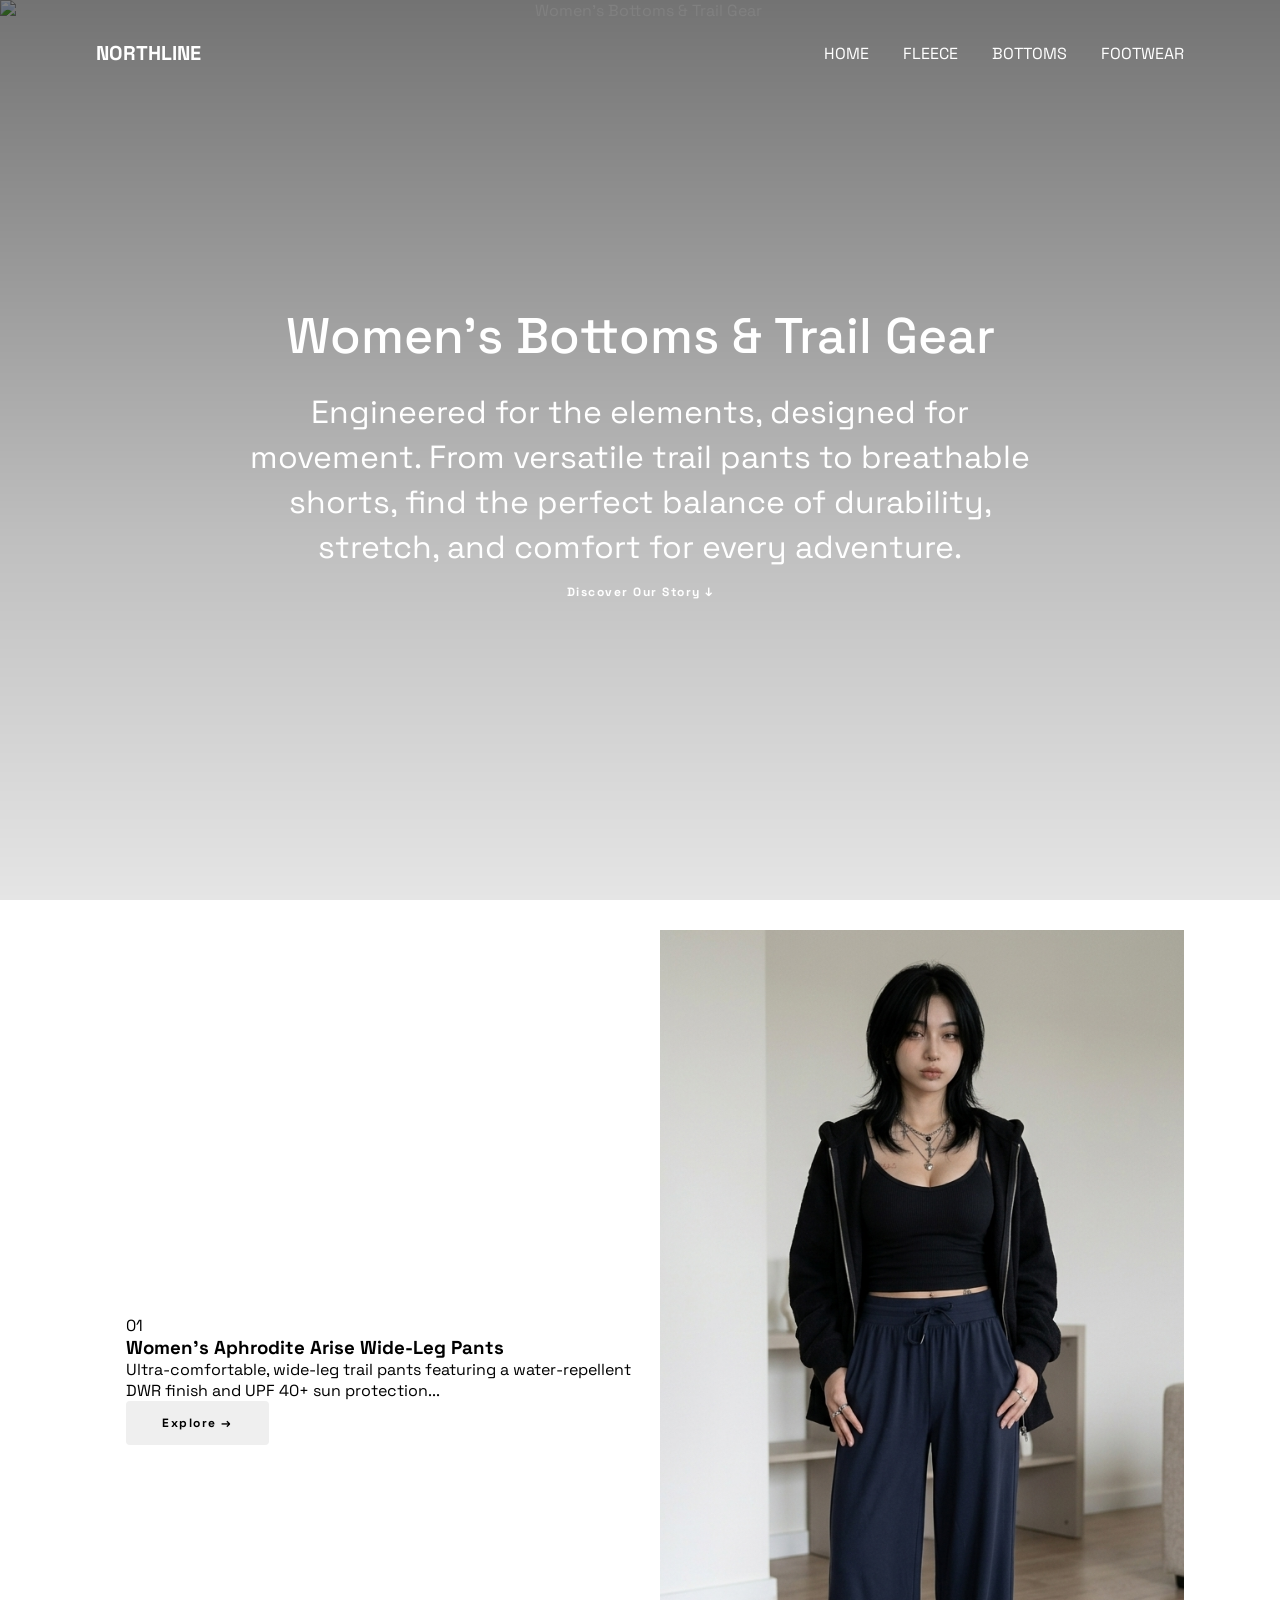
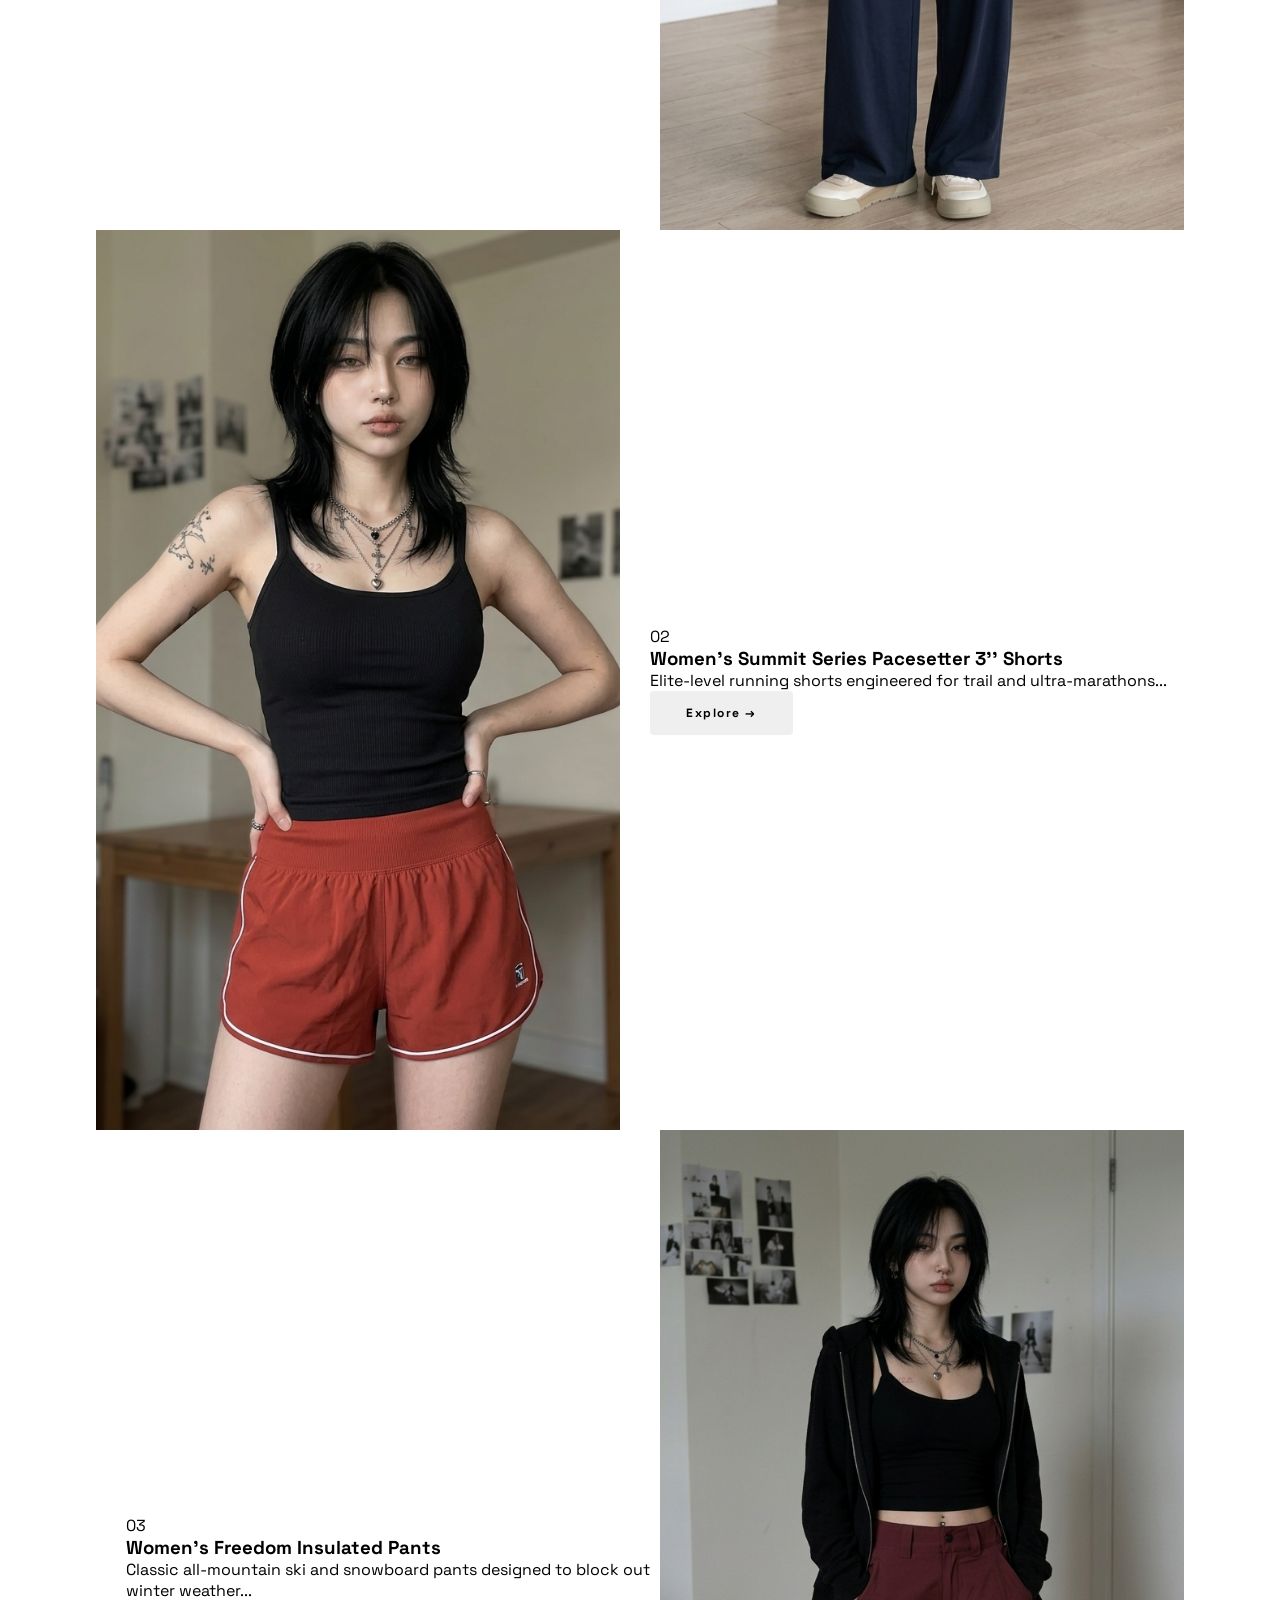
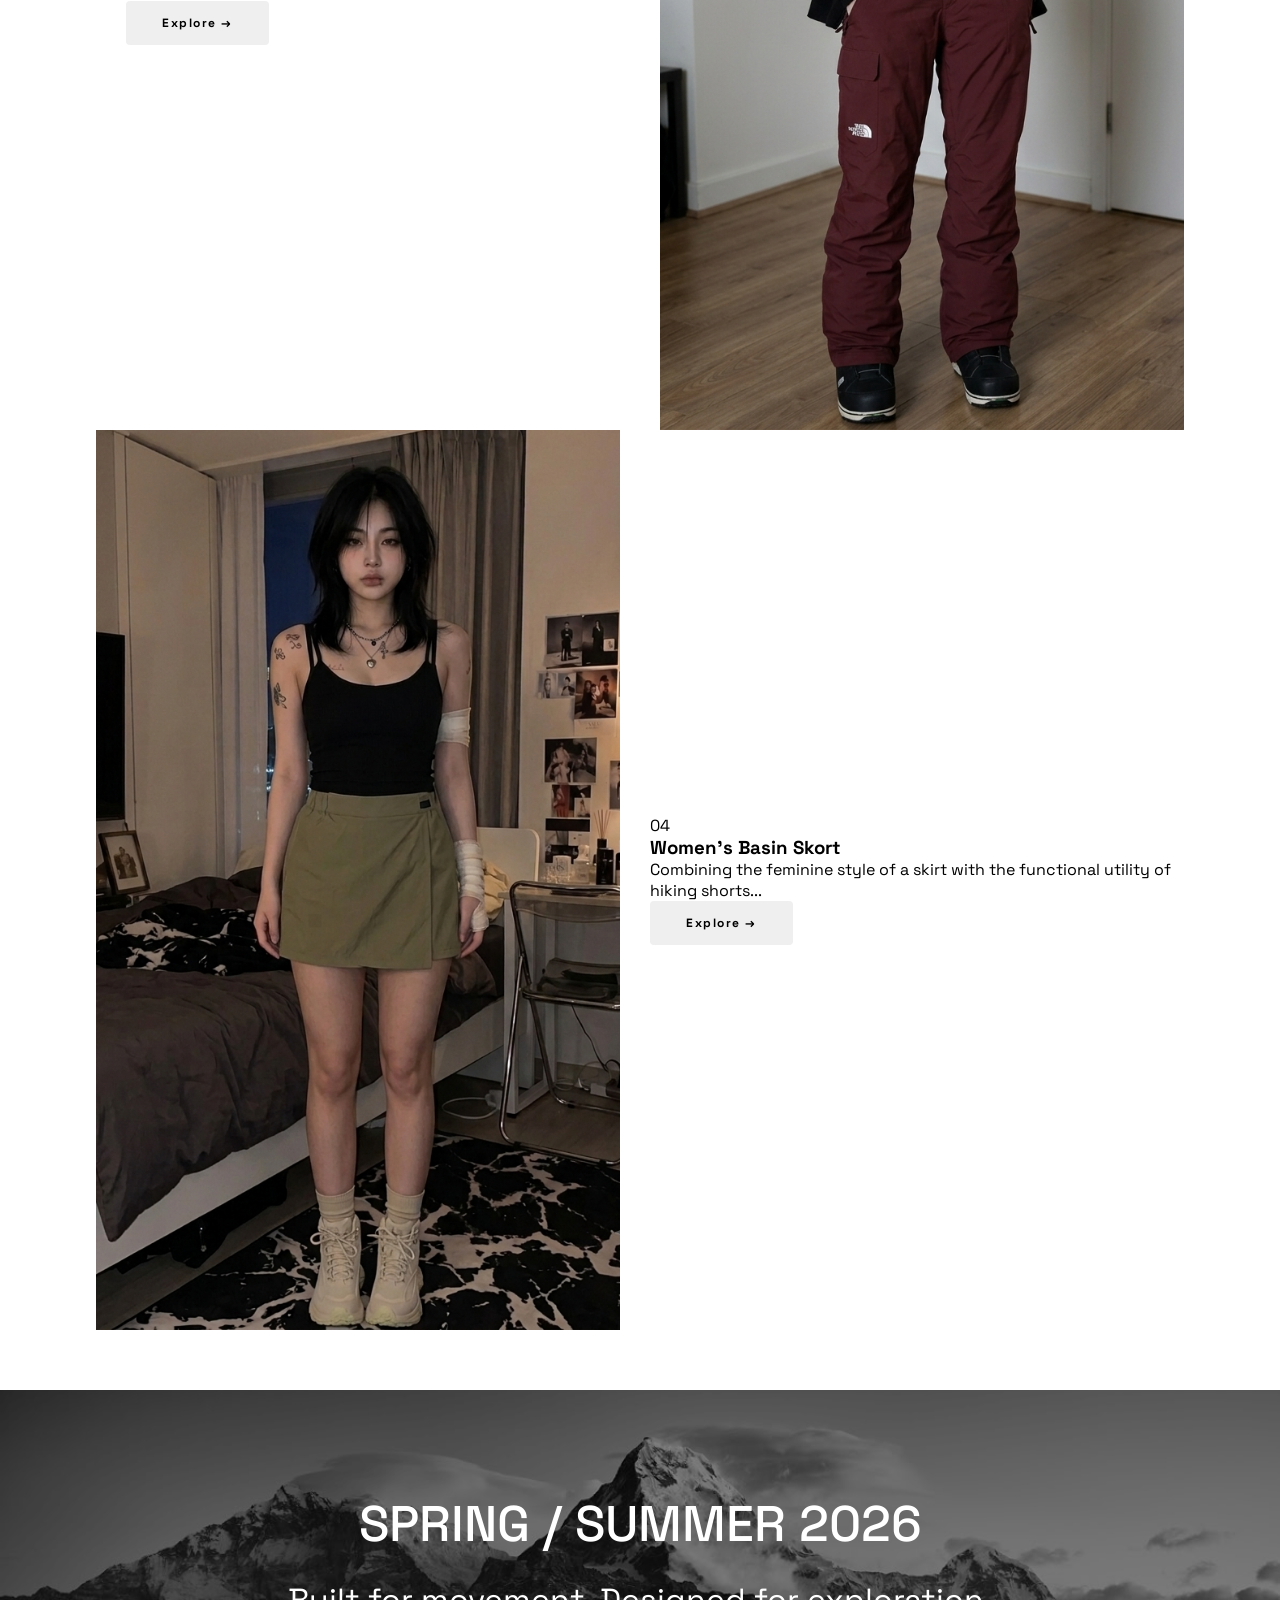
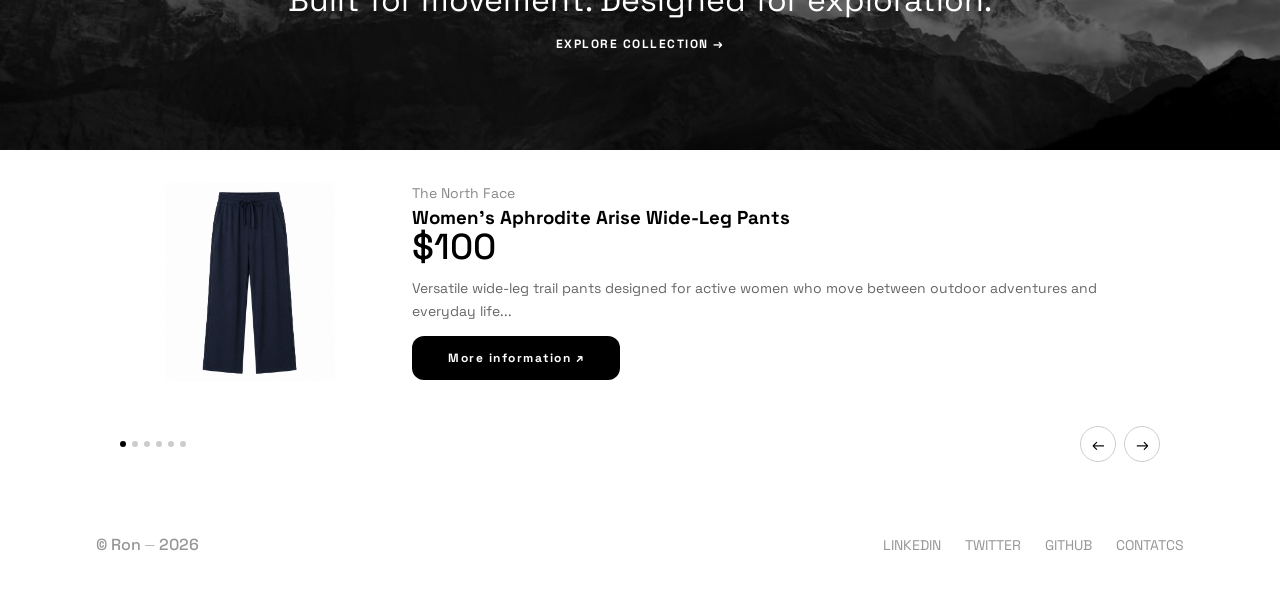
==== html/accessories.html @ 4fe05590 "add:accesories page" ====
<!doctype html>
<html lang="en">
	<head>
		<meta charset="UTF-8" />
		<meta name="viewport" content="width=device-width, initial-scale=1.0" />
		<link rel="preconnect" href="https://fonts.googleapis.com" />
		<link rel="preconnect" href="https://fonts.gstatic.com" crossorigin />
		<link
			href="https://fonts.googleapis.com/css2?family=Space+Grotesk:wght@300;400;500;700&family=Anton&display=swap"
			rel="stylesheet"
		/>
		<title>NORTHLINE</title>
		<link rel="stylesheet" href="../scss/accesories/accesories.min.css" />
	</head>
	<body>
		<header class="header">
			<div class="container">
				<div class="header__container">
					<span class="header__logo">NORTHLINE</span>
					<nav class="header__nav">
						<ul class="header__list">
							<li class="header__item">
								<a href="../index.html" class="header__link">Home</a>
							</li>
							<li class="header__item">
								<a href="fleece.html" class="header__link">Fleece</a>
							</li>
							<li class="header__item">
								<a href="bottoms.html" class="header__link">Bottoms</a>
							</li>
							<li class="header__item">
								<a href="footwear.html" class="header__link">Footwear</a>
							</li>
						</ul>
					</nav>
				</div>
			</div>
		</header>

		<section class="hero">
			<section class="hero__list"></section>
		</section>

		<section id="story" class="featured">
			<div class="container">
				<div class="featured__list"></div>
			</div>
		</section>

		<section class="collection">
			<section class="collection reveal">
  			<div class="collection__list">
    			<div class="collection__content">
						<div class="collection__img">
							<img src="../img/bottoms/collection/black_mountain.png" alt="" />
						</div>
						<h1 class="collection__title">SPRING / SUMMER 2026</h1>
						<p class="collection__description">
							Built for movement. Designed for exploration.
						</p>
						<section class="collection__actions">
							<a href="#" class="btn">EXPLORE COLLECTION →</a>
						</section>
				</div>
			</section>
			</div>
		</section>
	
		<section  class="shop reveal">
			<section class="container">
				<section class="shop__wrapper">
					<div class="shop__track" ></div>
				</section>
				<section class="shop__nav">
					<section class="shop__dots" id="dots"></section>
					<div class="shop__counter"></div>
					<section class="shop__btns">
						<button class="shop__prev" aria-label="Назад">←</button>
						<button class="shop__next" aria-label="Вперёд">→</button>
					</section>
				</section>
			</section>
		</section>

		<footer class="footer">
			<div class="container">
				<div class="footer__container">
					<p class="footer__text">© Ron ⏤ 2026</p>
					<nav class="footer__links">
						<ul>
							<li><a href="#" class="footer__link">Linkedin</a></li>
							<li><a href="#" class="footer__link">Twitter</a></li>
							<li><a href="#" class="footer__link">Github</a></li>
							<li><a href="#" class="footer__link">Contatcs</a></li>
						</ul>
					</nav>
				</div>
			</div>
		</footer>

			<!-- MODAL -->
		<div class="modal" id="product-modal">
			<div class="modal__overlay"></div>
			<div class="modal__window">
				<button class="modal__close">✕</button>
				<div class="modal__body"></div>
			</div>
		</div>


		<div id="featured-modal">
			<div class="featured-modal__overlay"></div>
			<div class="featured-modal__window">
				<button class="featured-modal__close">✕</button>
				<div class="featured-modal__body"></div>
			</div>
		</div>

		<script type="module" src="../js/bottoms/pages/bottoms.js"></script>
	</body>
</html>
---- scss/accesories/accesories.min.css ----
@import"https://fonts.googleapis.com/css2?family=Space+Grotesk:wght@300;400;500;700&family=Anton&display=swap";:root{--main-white: #ffffff;--main-black: #000000;--main-gray: #979595;--secondary-color: #63103a;--orange: #ff6600}.header{-webkit-box-align:center;-ms-flex-align:center;align-items:center;display:-webkit-box;display:-ms-flexbox;display:flex;left:0;position:absolute;top:0;z-index:100;width:100%;padding:40px 0 0 0;background:rgba(0,0,0,0);-webkit-animation:fadeDown .6s ease both;animation:fadeDown .6s ease both}.header__container{-webkit-box-align:center;-ms-flex-align:center;align-items:center;display:-webkit-box;display:-ms-flexbox;display:flex;-webkit-box-pack:justify;-ms-flex-pack:justify;justify-content:space-between;width:100%}.header__logo{color:var(--main-white);font-size:20px;font-weight:700;text-transform:uppercase}.header__list{display:-webkit-box;display:-ms-flexbox;display:flex;gap:34px}.header__link{position:relative;color:inherit;color:var(--main-white);font-size:16px;text-decoration:none;text-transform:uppercase}.header__link::after{bottom:-5px;left:0;position:absolute;height:2px;width:100%;background:var(--secondary-color);-webkit-transition:-webkit-transform .3s ease;transition:-webkit-transform .3s ease;transition:transform .3s ease;transition:transform .3s ease, -webkit-transform .3s ease;content:"";-webkit-transform:scaleX(0);transform:scaleX(0)}.header__link:hover::after{-webkit-transform:scaleX(1);transform:scaleX(1)}.hero{overflow:hidden;position:relative;min-height:100vh;width:100%;color:var(--main-white)}.hero__img{position:absolute;z-index:0;height:100%;width:100%;-webkit-filter:brightness(0.5);filter:brightness(0.5);inset:0}.hero__img img{display:block;height:100%;width:100%;-o-object-fit:cover;object-fit:cover;-o-object-position:center;object-position:center}.hero__list{position:relative;min-height:100vh;width:100%}.hero::after{position:absolute;z-index:1;background:-webkit-gradient(linear, left top, left bottom, from(rgba(0, 0, 0, 0.55)), color-stop(60%, rgba(0, 0, 0, 0.25)), to(rgba(0, 0, 0, 0.1)));background:linear-gradient(to bottom, rgba(0, 0, 0, 0.55) 0%, rgba(0, 0, 0, 0.25) 60%, rgba(0, 0, 0, 0.1) 100%);content:"";inset:0}.hero__content{-webkit-box-align:center;-ms-flex-align:center;align-items:center;display:-webkit-box;display:-ms-flexbox;display:flex;-webkit-box-pack:center;-ms-flex-pack:center;justify-content:center;position:relative;z-index:2;min-height:100vh;width:100%;padding:80px 16px 60px;text-align:center;-webkit-box-orient:vertical;-webkit-box-direction:normal;-ms-flex-direction:column;flex-direction:column}.hero__title{max-width:1000px;margin:0 0 24px 0;font-size:50px;font-weight:500;line-height:1.2;-webkit-animation:fadeDown .7s .2s ease both;animation:fadeDown .7s .2s ease both}.hero__text{max-width:800px;color:var(--main-white);font-size:32px;font-weight:400;line-height:1.4;-webkit-animation:fadeDown .7s .4s ease both;animation:fadeDown .7s .4s ease both}.modal{-webkit-box-align:center;-ms-flex-align:center;align-items:center;display:none;-webkit-box-pack:center;-ms-flex-pack:center;justify-content:center;position:fixed;z-index:9999;inset:0}.modal.modal--open{display:-webkit-box;display:-ms-flexbox;display:flex}.modal__overlay{position:absolute;background:rgba(0,0,0,.55);inset:0}.modal__window{overflow:auto;position:relative;z-index:1;height:min(100%,900px);width:min(100%,1100px);padding:40px 32px 32px;background:#fff;border-radius:20px;-webkit-box-shadow:0 24px 80px rgba(0,0,0,.18);box-shadow:0 24px 80px rgba(0,0,0,.18)}.modal__close{position:absolute;right:16px;top:16px;color:#111;font-size:24px;background:rgba(0,0,0,0);border:none;cursor:pointer}.modal__body{-webkit-box-align:start;-ms-flex-align:start;align-items:flex-start;display:-webkit-box;display:-ms-flexbox;display:flex;-webkit-box-orient:horizontal;-webkit-box-direction:normal;-ms-flex-direction:row;flex-direction:row;gap:40px}.modal__gallery{position:relative;width:460px;-ms-flex-negative:0;flex-shrink:0}.modal__slides{overflow:hidden;border-radius:14px}.modal__slide{display:none;height:800px;width:100%;border-radius:14px;outline:1px solid rgba(0,0,0,.08);-o-object-fit:cover;object-fit:cover}.modal__slide--active{display:block}.modal__arrow{position:absolute;top:50%;z-index:2;height:38px;width:38px;font-size:16px;background:hsla(0,0%,100%,.92);border:none;border-radius:50%;-webkit-box-shadow:0 2px 10px rgba(0,0,0,.12);box-shadow:0 2px 10px rgba(0,0,0,.12);-webkit-transition:background .2s;transition:background .2s;cursor:pointer;-webkit-transform:translateY(-50%);transform:translateY(-50%)}.modal__arrow:hover{background:#fff}.modal__arrow--prev{left:10px}.modal__arrow--next{right:10px}.modal__dots{display:-webkit-box;display:-ms-flexbox;display:flex;-webkit-box-pack:center;-ms-flex-pack:center;justify-content:center;margin-top:12px;gap:6px}.modal__dot{height:6px;width:6px;padding:0;background:#ccc;border:none;border-radius:50%;-webkit-transition:background .2s,-webkit-transform .2s;transition:background .2s,-webkit-transform .2s;transition:background .2s,transform .2s;transition:background .2s,transform .2s,-webkit-transform .2s;cursor:pointer}.modal__dot--active{background:#111;-webkit-transform:scale(1.4);transform:scale(1.4)}.modal__info{min-width:0;padding-top:8px;-webkit-box-flex:1;-ms-flex:1;flex:1}.modal__brand{margin:0;color:#777;font-size:12px;letter-spacing:.2em;text-transform:uppercase}.modal__title{margin:.25rem 0 0;color:#111;font-size:26px;line-height:1.15}.modal__price{margin:.5rem 0 0;color:#222;font-size:18px;font-weight:700}.modal__desc{margin:.75rem 0 0;color:#444;font-size:15px;line-height:1.7}#featured-modal{display:none;position:fixed;z-index:1000;inset:0}#featured-modal.modal--open{-webkit-box-align:center;-ms-flex-align:center;align-items:center;display:-webkit-box;display:-ms-flexbox;display:flex;-webkit-box-pack:center;-ms-flex-pack:center;justify-content:center}.featured-modal__overlay{position:absolute;background:rgba(0,0,0,.85);cursor:pointer;inset:0}.featured-modal__window{-webkit-box-align:center;-ms-flex-align:center;align-items:center;display:-webkit-box;display:-ms-flexbox;display:flex;-webkit-box-pack:center;-ms-flex-pack:center;justify-content:center;overflow:hidden;position:relative;z-index:1;max-height:96vh;max-width:96vw;width:900px;padding:40px;background:#fff;border-radius:20px;gap:40px}.featured-modal__close{position:absolute;right:16px;top:16px;font-size:20px;background:none;border:none;cursor:pointer}.featured-modal__img{-webkit-box-align:center;-ms-flex-align:center;align-items:center;display:-webkit-box;display:-ms-flexbox;display:flex;-webkit-box-pack:center;-ms-flex-pack:center;justify-content:center;width:560px;margin:0 auto;background:#fff;border-radius:12px;-ms-flex-negative:0;flex-shrink:0}.featured-modal__img img{height:100%;width:100%;border-radius:14px;-o-object-fit:contain;object-fit:contain}.featured-modal__number{font-size:48px;font-weight:700;opacity:.15}.featured-modal__title{margin:8px 0 8px;font-size:24px}.featured-modal__text{padding:0 0 30px 0;font-size:14px;line-height:1.6}.featured{padding:30px 0 0 0;-webkit-animation:fadeDown .7s .2s ease both;animation:fadeDown .7s .2s ease both}.featured__list{display:-webkit-box;display:-ms-flexbox;display:flex;-webkit-box-orient:vertical;-webkit-box-direction:normal;-ms-flex-direction:column;flex-direction:column}.featured-card{-webkit-box-align:center;-ms-flex-align:center;align-items:center;display:-webkit-box;display:-ms-flexbox;display:flex}.featured-card__content{margin:10px;padding:0 0px 0 20px;border-radius:10px;-webkit-box-flex:1;-ms-flex:1;flex:1}.featured-card__image{overflow:visible;position:relative;height:900px;-webkit-box-flex:1;-ms-flex:1;flex:1}.featured-card__image img{display:block;height:100%;width:100%;-o-object-fit:cover;object-fit:cover}.featured-card__link{display:inline-block;padding:14px 36px;color:#000;font-size:12px;font-weight:700;letter-spacing:1.5px;text-decoration:none;border:none;border-radius:4px;-webkit-animation:fadeDown .6s ease both;animation:fadeDown .6s ease both;-webkit-transition:background .25s,-webkit-transform .15s;transition:background .25s,-webkit-transform .15s;transition:background .25s,transform .15s;transition:background .25s,transform .15s,-webkit-transform .15s;cursor:pointer}.featured-card:nth-child(even){-webkit-box-orient:horizontal;-webkit-box-direction:reverse;-ms-flex-direction:row-reverse;flex-direction:row-reverse}.collection{overflow:hidden;position:relative;width:100%;padding:30px 0 0 0;-webkit-animation:fadeDown .7s .2s ease both;animation:fadeDown .7s .2s ease both}.collection__img{position:absolute;z-index:0;height:100%;width:100%;-webkit-filter:brightness(0.5);filter:brightness(0.5);inset:0}.collection__img img{display:block;height:100%;width:100%;-o-object-fit:cover;object-fit:cover;-o-object-position:center;object-position:center}.collection__content{-webkit-box-align:center;-ms-flex-align:center;align-items:center;display:-webkit-box;display:-ms-flexbox;display:flex;-webkit-box-pack:center;-ms-flex-pack:center;justify-content:center;position:relative;z-index:2;min-height:40vh;width:100%;padding:80px 16px 60px;text-align:center;-webkit-box-orient:vertical;-webkit-box-direction:normal;-ms-flex-direction:column;flex-direction:column}.collection__title{max-width:1000px;margin:0 0 24px 0;color:var(--main-white);font-size:50px;font-weight:500;line-height:1.2;-webkit-animation:fadeDown .7s .2s ease both;animation:fadeDown .7s .2s ease both}.collection__description{max-width:800px;color:var(--main-white);font-size:32px;font-weight:400;line-height:1.4;-webkit-animation:fadeDown .7s .4s ease both;animation:fadeDown .7s .4s ease both}.product-card{-webkit-box-align:center;-ms-flex-align:center;align-items:center;display:-webkit-box;display:-ms-flexbox;display:flex;min-width:100%;padding:2rem 1.5rem;-webkit-box-sizing:border-box;box-sizing:border-box;gap:32px}.product-card__info{-webkit-box-flex:1;-ms-flex:1;flex:1}.product-card__brand{margin:0 0 4px;color:#888;font-size:14px}.product-card__price{margin:0 0 12px;font-size:36px;font-weight:500;line-height:1}.product-card__desc{margin:0 0 14px;color:#666;font-size:14px;line-height:1.6}.product-card__link{display:inline-block;padding:14px 36px;color:#fff;font-size:12px;font-weight:700;letter-spacing:1.5px;text-decoration:none;background:var(--main-black);border:none;border-radius:12px;-webkit-transition:background .25s,-webkit-transform .15s;transition:background .25s,-webkit-transform .15s;transition:background .25s,transform .15s;transition:background .25s,transform .15s,-webkit-transform .15s;cursor:pointer}.product-card__link:hover{background:var(--secondary-color);-webkit-transform:translateY(-1px);transform:translateY(-1px)}.product-card__img{-webkit-box-align:center;-ms-flex-align:center;align-items:center;display:-webkit-box;display:-ms-flexbox;display:flex;-webkit-box-pack:center;-ms-flex-pack:center;justify-content:center;height:200px;width:260px;background:#fff;border-radius:12px;-ms-flex-negative:0;flex-shrink:0}.product-card__img img{height:100%;width:100%;border-radius:12px;-o-object-fit:contain;object-fit:contain}.shop{-webkit-animation:fadeDown .7s .4s ease both;animation:fadeDown .7s .4s ease both}.shop__wrapper{overflow:hidden}.shop__track{display:-webkit-box;display:-ms-flexbox;display:flex;-webkit-transition:-webkit-transform .5s ease-in-out;transition:-webkit-transform .5s ease-in-out;transition:transform .5s ease-in-out;transition:transform .5s ease-in-out, -webkit-transform .5s ease-in-out}.shop__nav{-webkit-box-align:center;-ms-flex-align:center;align-items:center;display:-webkit-box;display:-ms-flexbox;display:flex;-webkit-box-pack:justify;-ms-flex-pack:justify;justify-content:space-between;padding:.75rem 1.5rem}.shop__dots{display:-webkit-box;display:-ms-flexbox;display:flex;gap:6px}.shop__dot{height:6px;width:6px;padding:0;background:#ccc;border:none;border-radius:50%;cursor:pointer}.shop__dot.active{background:#000}.shop__counter{color:#888;font-size:13px}.shop__btns{display:-webkit-box;display:-ms-flexbox;display:flex;gap:8px}.shop__prev,.shop__next{height:36px;width:36px;font-size:16px;background:rgba(0,0,0,0);border:.5px solid #ccc;border-radius:50%;cursor:pointer}.shop__prev:hover,.shop__next:hover{background:#f5f5f5}.footer{padding:60px 0;border-top:1px solid ease(var(--main-gray), 0.2);-webkit-animation:fadeDown .6s ease both;animation:fadeDown .6s ease both}.footer__container{-webkit-box-align:center;-ms-flex-align:center;align-items:center;display:-webkit-box;display:-ms-flexbox;display:flex;-webkit-box-pack:justify;-ms-flex-pack:justify;justify-content:space-between}.footer__text{color:var(--main-gray);font-weight:500}.footer__links ul{display:-webkit-box;display:-ms-flexbox;display:flex;gap:24px}.footer__link{color:var(--main-gray);font-size:14px;text-decoration:none;text-transform:uppercase;-webkit-transition:color .2s ease;transition:color .2s ease}.footer__link:hover{color:var(--secondary-color)}*,*::before,*::after{margin:0;padding:0;-webkit-box-sizing:border-box;box-sizing:border-box}html{font-family:"Space Grotesk",sans-serif;scroll-behavior:smooth}body{overflow-x:hidden;color:var(--main-black);background-color:var(--main-white);background-image:none}input,button,textarea,select{font-family:inherit}ul{list-style-type:none}@-webkit-keyframes fadeDown{from{-webkit-transform:translateY(-20px);transform:translateY(-20px);opacity:0}to{-webkit-transform:translateY(0);transform:translateY(0);opacity:1}}@keyframes fadeDown{from{-webkit-transform:translateY(-20px);transform:translateY(-20px);opacity:0}to{-webkit-transform:translateY(0);transform:translateY(0);opacity:1}}.reveal{-webkit-transition:opacity .8s ease,-webkit-transform .8s ease;transition:opacity .8s ease,-webkit-transform .8s ease;transition:opacity .8s ease,transform .8s ease;transition:opacity .8s ease,transform .8s ease,-webkit-transform .8s ease;-webkit-transform:translateY(40px);transform:translateY(40px);opacity:0}.reveal.in{-webkit-transform:translateY(0);transform:translateY(0);opacity:1}.btn{display:inline-block;padding:14px 36px;color:#fff;font-size:12px;font-weight:700;letter-spacing:1.5px;text-decoration:none;border:none;border-radius:2px;-webkit-animation:fadeDown .6s ease both;animation:fadeDown .6s ease both;-webkit-transition:background .25s,-webkit-transform .15s;transition:background .25s,-webkit-transform .15s;transition:background .25s,transform .15s;transition:background .25s,transform .15s,-webkit-transform .15s;cursor:pointer}.btn:hover{background:var(--red);-webkit-transform:translateY(-1px);transform:translateY(-1px)}.btn-dark{display:inline-block;padding:16px 44px;color:#fff;font-size:12px;font-weight:700;letter-spacing:1.5px;text-decoration:none;background:var(--primary);border:none;border-radius:2px;-webkit-transition:background .25s,-webkit-transform .15s;transition:background .25s,-webkit-transform .15s;transition:background .25s,transform .15s;transition:background .25s,transform .15s,-webkit-transform .15s;cursor:pointer}.btn-dark:hover{background:var(--red);-webkit-transform:translateY(-1px);transform:translateY(-1px)}.container{max-width:1120px;width:100%;margin:0 auto;padding:0 16px}
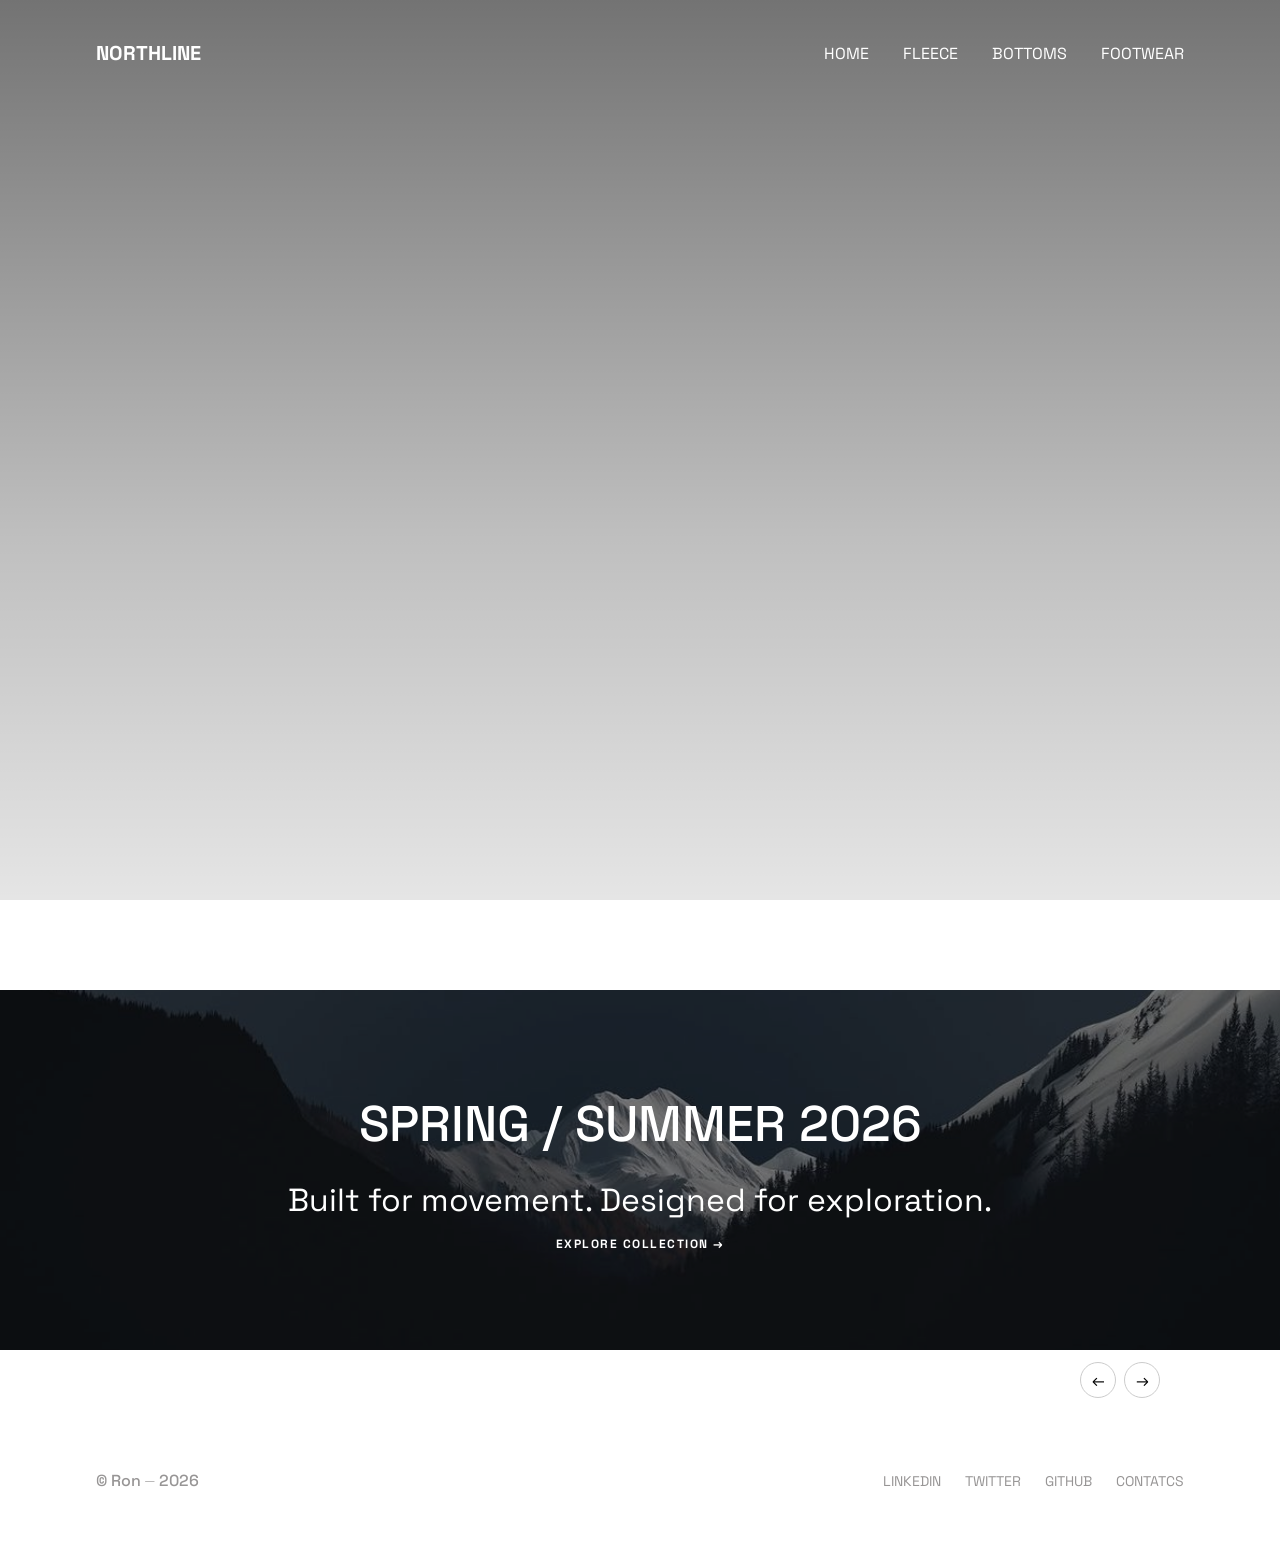
==== commit ea265fa0: "add:photo in accesories page" ====
--- a/html/accessories.html
+++ b/html/accessories.html
@@ -52,7 +52,7 @@
   			<div class="collection__list">
     			<div class="collection__content">
 						<div class="collection__img">
-							<img src="../img/bottoms/collection/black_mountain.png" alt="" />
+							<img src="../img/accesories/collection/mountain.png" alt="" />
 						</div>
 						<h1 class="collection__title">SPRING / SUMMER 2026</h1>
 						<p class="collection__description">
@@ -116,6 +116,6 @@
 			</div>
 		</div>
 
-		<script type="module" src="../js/bottoms/pages/bottoms.js"></script>
+		<script type="module" src="../js/accesories/pages/accesories.js"></script>
 	</body>
 </html>
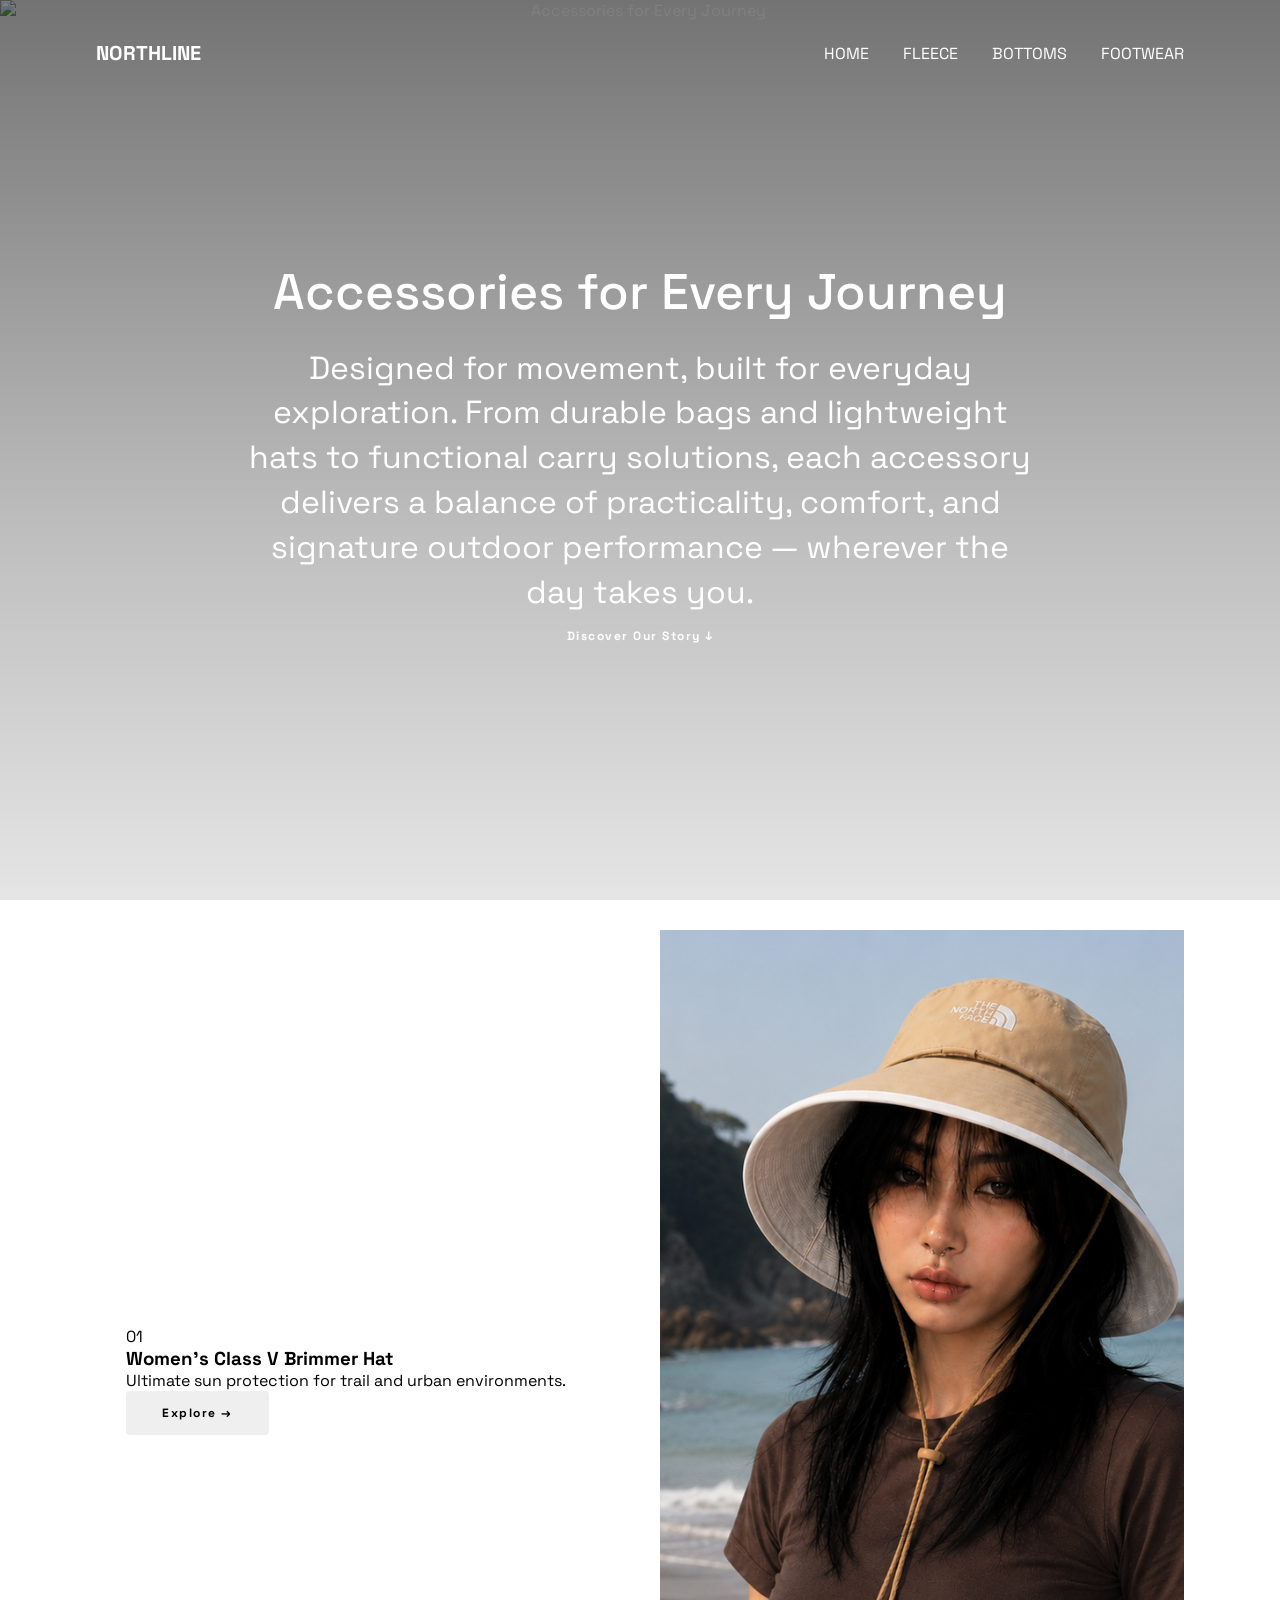
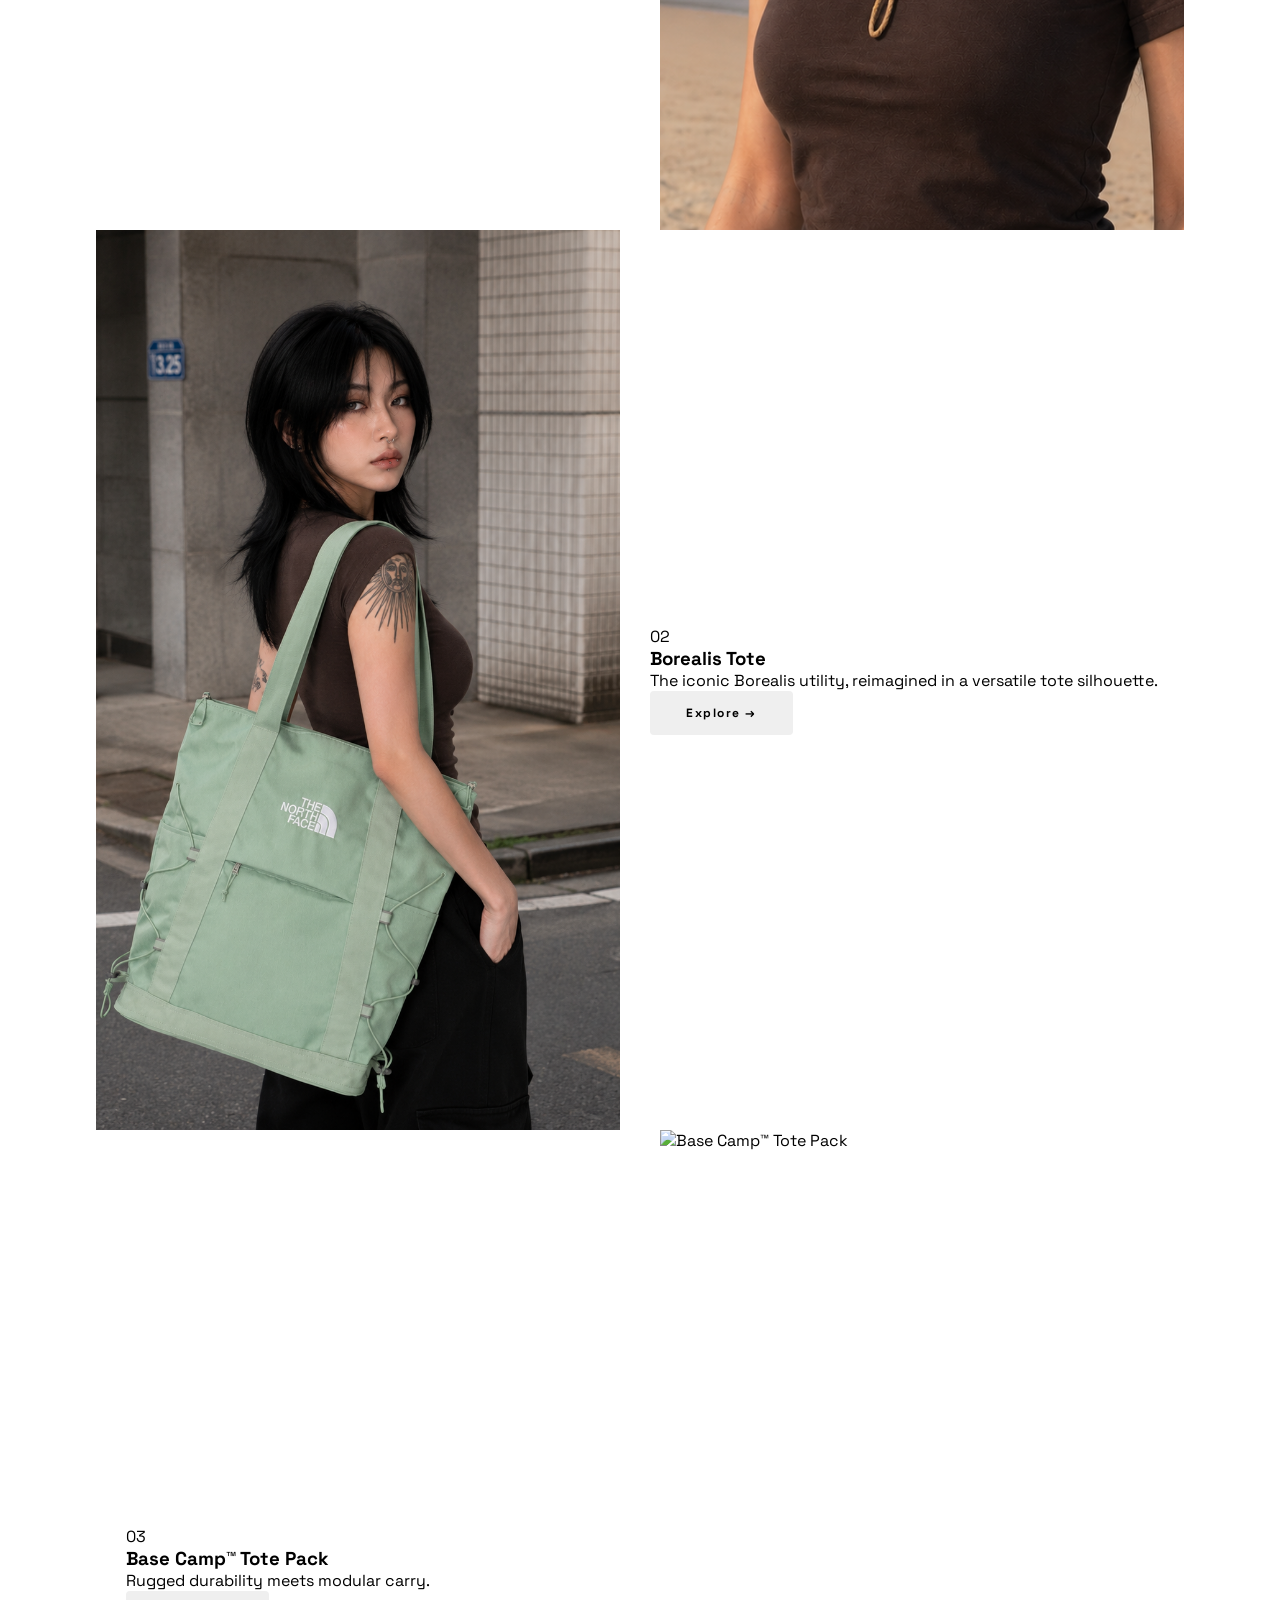
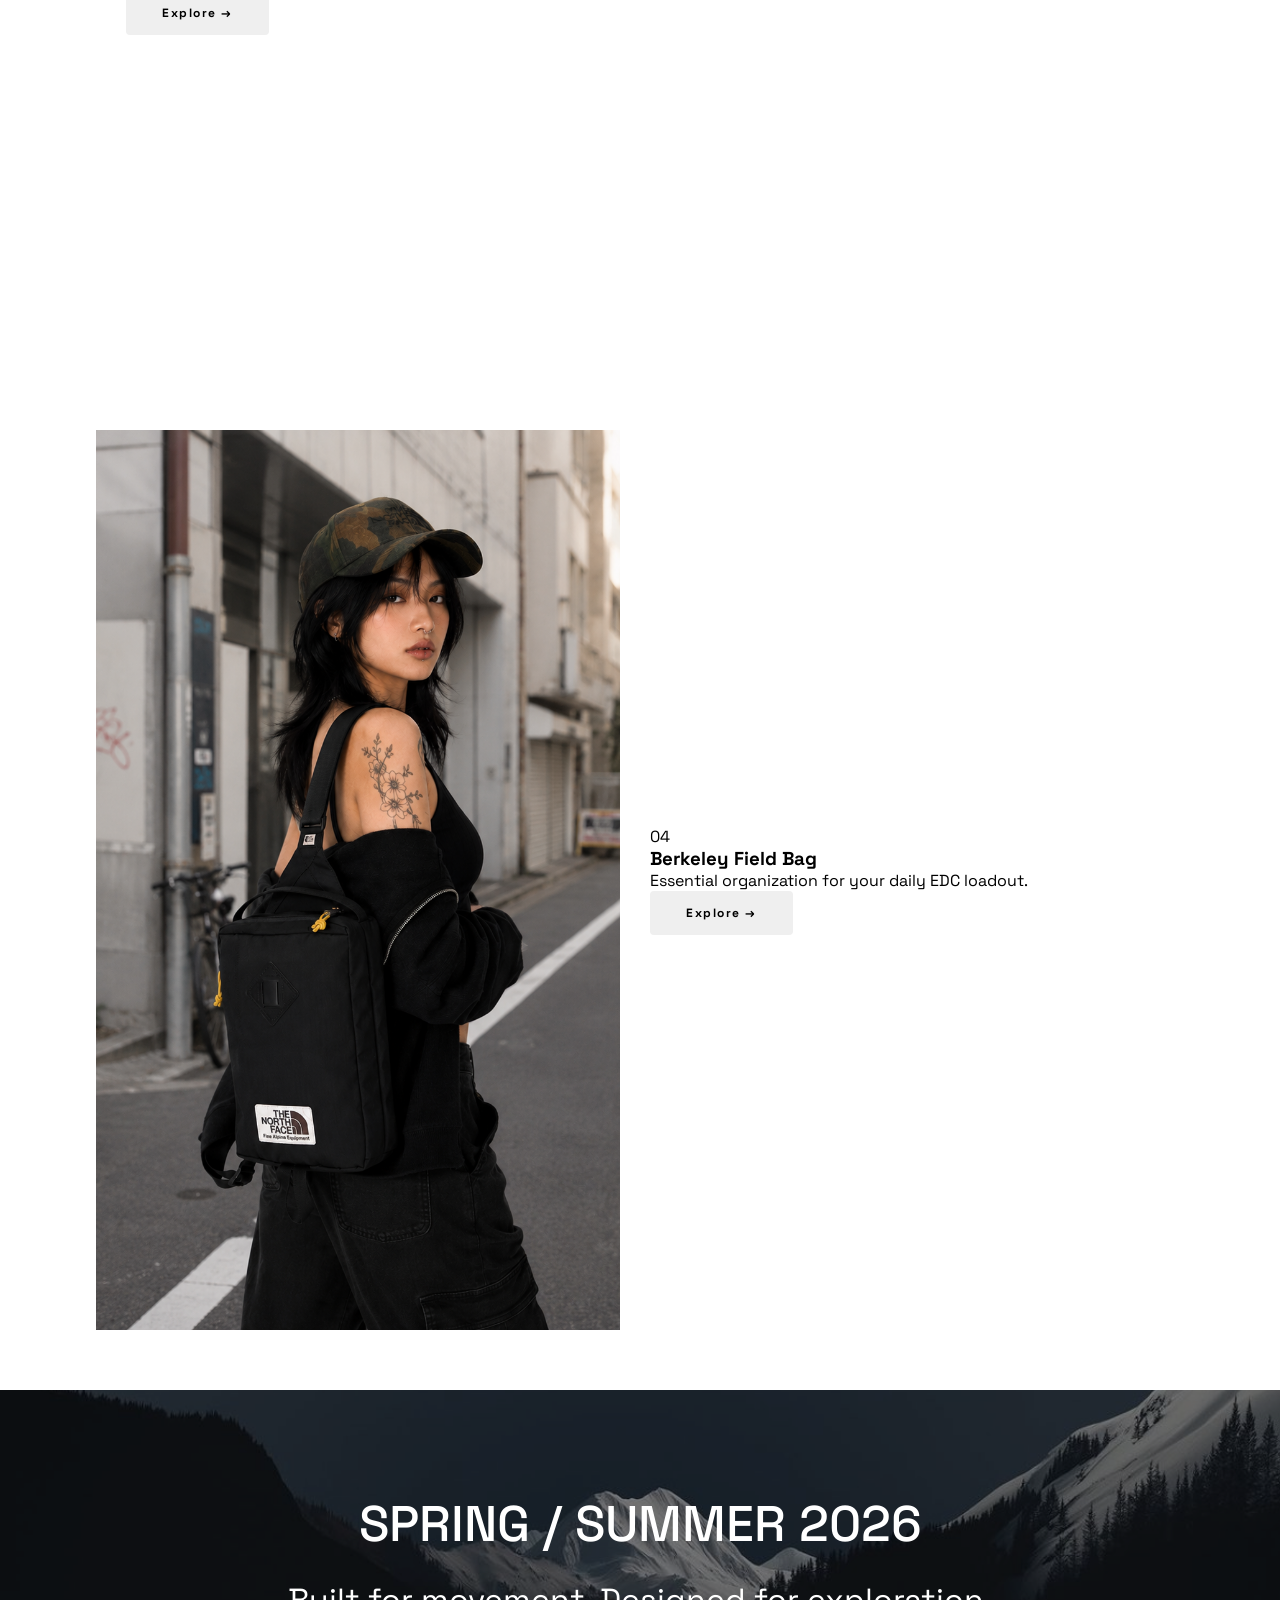
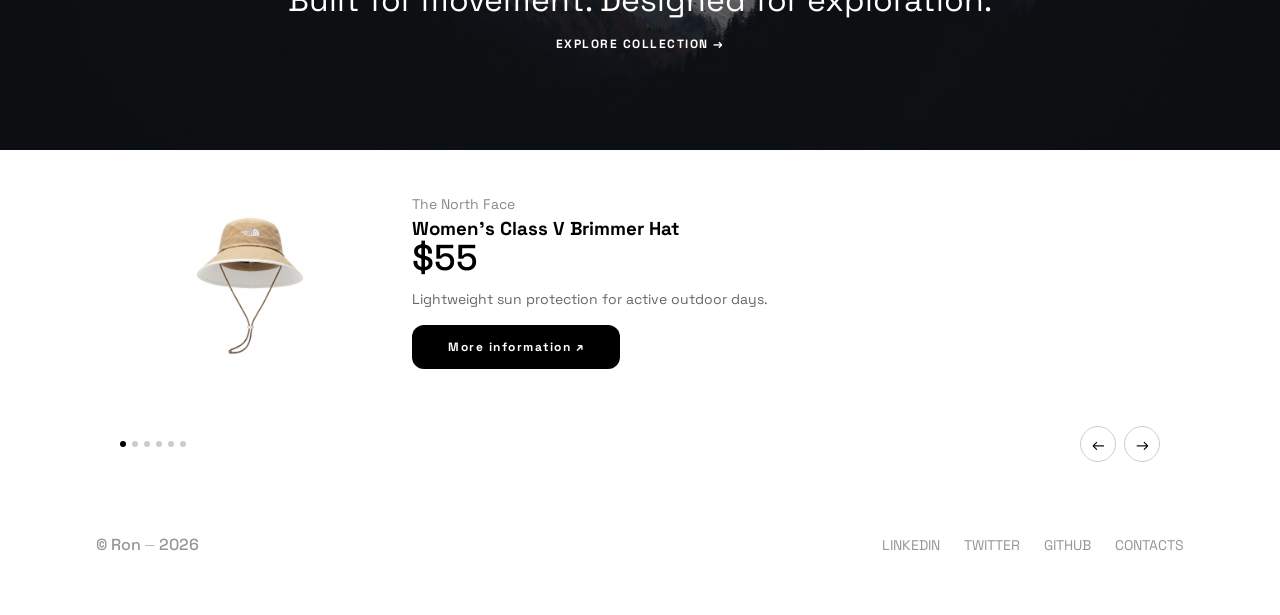
==== commit cf41f407: "refactoe" ====
--- a/html/accessories.html
+++ b/html/accessories.html
@@ -9,7 +9,7 @@
 			href="https://fonts.googleapis.com/css2?family=Space+Grotesk:wght@300;400;500;700&family=Anton&display=swap"
 			rel="stylesheet"
 		/>
-		<title>NORTHLINE</title>
+		<title>NORTHLINE-ACCESSORIES</title>
 		<link rel="stylesheet" href="../scss/accesories/accesories.min.css" />
 	</head>
 	<body>
@@ -91,7 +91,7 @@
 							<li><a href="#" class="footer__link">Linkedin</a></li>
 							<li><a href="#" class="footer__link">Twitter</a></li>
 							<li><a href="#" class="footer__link">Github</a></li>
-							<li><a href="#" class="footer__link">Contatcs</a></li>
+							<li><a href="#" class="footer__link">Contacts</a></li>
 						</ul>
 					</nav>
 				</div>
--- a/scss/accesories/accesories.min.css
+++ b/scss/accesories/accesories.min.css
@@ -1 +1 @@
-@import"https://fonts.googleapis.com/css2?family=Space+Grotesk:wght@300;400;500;700&family=Anton&display=swap";:root{--main-white: #ffffff;--main-black: #000000;--main-gray: #979595;--secondary-color: #63103a;--orange: #ff6600}.header{-webkit-box-align:center;-ms-flex-align:center;align-items:center;display:-webkit-box;display:-ms-flexbox;display:flex;left:0;position:absolute;top:0;z-index:100;width:100%;padding:40px 0 0 0;background:rgba(0,0,0,0);-webkit-animation:fadeDown .6s ease both;animation:fadeDown .6s ease both}.header__container{-webkit-box-align:center;-ms-flex-align:center;align-items:center;display:-webkit-box;display:-ms-flexbox;display:flex;-webkit-box-pack:justify;-ms-flex-pack:justify;justify-content:space-between;width:100%}.header__logo{color:var(--main-white);font-size:20px;font-weight:700;text-transform:uppercase}.header__list{display:-webkit-box;display:-ms-flexbox;display:flex;gap:34px}.header__link{position:relative;color:inherit;color:var(--main-white);font-size:16px;text-decoration:none;text-transform:uppercase}.header__link::after{bottom:-5px;left:0;position:absolute;height:2px;width:100%;background:var(--secondary-color);-webkit-transition:-webkit-transform .3s ease;transition:-webkit-transform .3s ease;transition:transform .3s ease;transition:transform .3s ease, -webkit-transform .3s ease;content:"";-webkit-transform:scaleX(0);transform:scaleX(0)}.header__link:hover::after{-webkit-transform:scaleX(1);transform:scaleX(1)}.hero{overflow:hidden;position:relative;min-height:100vh;width:100%;color:var(--main-white)}.hero__img{position:absolute;z-index:0;height:100%;width:100%;-webkit-filter:brightness(0.5);filter:brightness(0.5);inset:0}.hero__img img{display:block;height:100%;width:100%;-o-object-fit:cover;object-fit:cover;-o-object-position:center;object-position:center}.hero__list{position:relative;min-height:100vh;width:100%}.hero::after{position:absolute;z-index:1;background:-webkit-gradient(linear, left top, left bottom, from(rgba(0, 0, 0, 0.55)), color-stop(60%, rgba(0, 0, 0, 0.25)), to(rgba(0, 0, 0, 0.1)));background:linear-gradient(to bottom, rgba(0, 0, 0, 0.55) 0%, rgba(0, 0, 0, 0.25) 60%, rgba(0, 0, 0, 0.1) 100%);content:"";inset:0}.hero__content{-webkit-box-align:center;-ms-flex-align:center;align-items:center;display:-webkit-box;display:-ms-flexbox;display:flex;-webkit-box-pack:center;-ms-flex-pack:center;justify-content:center;position:relative;z-index:2;min-height:100vh;width:100%;padding:80px 16px 60px;text-align:center;-webkit-box-orient:vertical;-webkit-box-direction:normal;-ms-flex-direction:column;flex-direction:column}.hero__title{max-width:1000px;margin:0 0 24px 0;font-size:50px;font-weight:500;line-height:1.2;-webkit-animation:fadeDown .7s .2s ease both;animation:fadeDown .7s .2s ease both}.hero__text{max-width:800px;color:var(--main-white);font-size:32px;font-weight:400;line-height:1.4;-webkit-animation:fadeDown .7s .4s ease both;animation:fadeDown .7s .4s ease both}.modal{-webkit-box-align:center;-ms-flex-align:center;align-items:center;display:none;-webkit-box-pack:center;-ms-flex-pack:center;justify-content:center;position:fixed;z-index:9999;inset:0}.modal.modal--open{display:-webkit-box;display:-ms-flexbox;display:flex}.modal__overlay{position:absolute;background:rgba(0,0,0,.55);inset:0}.modal__window{overflow:auto;position:relative;z-index:1;height:min(100%,900px);width:min(100%,1100px);padding:40px 32px 32px;background:#fff;border-radius:20px;-webkit-box-shadow:0 24px 80px rgba(0,0,0,.18);box-shadow:0 24px 80px rgba(0,0,0,.18)}.modal__close{position:absolute;right:16px;top:16px;color:#111;font-size:24px;background:rgba(0,0,0,0);border:none;cursor:pointer}.modal__body{-webkit-box-align:start;-ms-flex-align:start;align-items:flex-start;display:-webkit-box;display:-ms-flexbox;display:flex;-webkit-box-orient:horizontal;-webkit-box-direction:normal;-ms-flex-direction:row;flex-direction:row;gap:40px}.modal__gallery{position:relative;width:460px;-ms-flex-negative:0;flex-shrink:0}.modal__slides{overflow:hidden;border-radius:14px}.modal__slide{display:none;height:800px;width:100%;border-radius:14px;outline:1px solid rgba(0,0,0,.08);-o-object-fit:cover;object-fit:cover}.modal__slide--active{display:block}.modal__arrow{position:absolute;top:50%;z-index:2;height:38px;width:38px;font-size:16px;background:hsla(0,0%,100%,.92);border:none;border-radius:50%;-webkit-box-shadow:0 2px 10px rgba(0,0,0,.12);box-shadow:0 2px 10px rgba(0,0,0,.12);-webkit-transition:background .2s;transition:background .2s;cursor:pointer;-webkit-transform:translateY(-50%);transform:translateY(-50%)}.modal__arrow:hover{background:#fff}.modal__arrow--prev{left:10px}.modal__arrow--next{right:10px}.modal__dots{display:-webkit-box;display:-ms-flexbox;display:flex;-webkit-box-pack:center;-ms-flex-pack:center;justify-content:center;margin-top:12px;gap:6px}.modal__dot{height:6px;width:6px;padding:0;background:#ccc;border:none;border-radius:50%;-webkit-transition:background .2s,-webkit-transform .2s;transition:background .2s,-webkit-transform .2s;transition:background .2s,transform .2s;transition:background .2s,transform .2s,-webkit-transform .2s;cursor:pointer}.modal__dot--active{background:#111;-webkit-transform:scale(1.4);transform:scale(1.4)}.modal__info{min-width:0;padding-top:8px;-webkit-box-flex:1;-ms-flex:1;flex:1}.modal__brand{margin:0;color:#777;font-size:12px;letter-spacing:.2em;text-transform:uppercase}.modal__title{margin:.25rem 0 0;color:#111;font-size:26px;line-height:1.15}.modal__price{margin:.5rem 0 0;color:#222;font-size:18px;font-weight:700}.modal__desc{margin:.75rem 0 0;color:#444;font-size:15px;line-height:1.7}#featured-modal{display:none;position:fixed;z-index:1000;inset:0}#featured-modal.modal--open{-webkit-box-align:center;-ms-flex-align:center;align-items:center;display:-webkit-box;display:-ms-flexbox;display:flex;-webkit-box-pack:center;-ms-flex-pack:center;justify-content:center}.featured-modal__overlay{position:absolute;background:rgba(0,0,0,.85);cursor:pointer;inset:0}.featured-modal__window{-webkit-box-align:center;-ms-flex-align:center;align-items:center;display:-webkit-box;display:-ms-flexbox;display:flex;-webkit-box-pack:center;-ms-flex-pack:center;justify-content:center;overflow:hidden;position:relative;z-index:1;max-height:96vh;max-width:96vw;width:900px;padding:40px;background:#fff;border-radius:20px;gap:40px}.featured-modal__close{position:absolute;right:16px;top:16px;font-size:20px;background:none;border:none;cursor:pointer}.featured-modal__img{-webkit-box-align:center;-ms-flex-align:center;align-items:center;display:-webkit-box;display:-ms-flexbox;display:flex;-webkit-box-pack:center;-ms-flex-pack:center;justify-content:center;width:560px;margin:0 auto;background:#fff;border-radius:12px;-ms-flex-negative:0;flex-shrink:0}.featured-modal__img img{height:100%;width:100%;border-radius:14px;-o-object-fit:contain;object-fit:contain}.featured-modal__number{font-size:48px;font-weight:700;opacity:.15}.featured-modal__title{margin:8px 0 8px;font-size:24px}.featured-modal__text{padding:0 0 30px 0;font-size:14px;line-height:1.6}.featured{padding:30px 0 0 0;-webkit-animation:fadeDown .7s .2s ease both;animation:fadeDown .7s .2s ease both}.featured__list{display:-webkit-box;display:-ms-flexbox;display:flex;-webkit-box-orient:vertical;-webkit-box-direction:normal;-ms-flex-direction:column;flex-direction:column}.featured-card{-webkit-box-align:center;-ms-flex-align:center;align-items:center;display:-webkit-box;display:-ms-flexbox;display:flex}.featured-card__content{margin:10px;padding:0 0px 0 20px;border-radius:10px;-webkit-box-flex:1;-ms-flex:1;flex:1}.featured-card__image{overflow:visible;position:relative;height:900px;-webkit-box-flex:1;-ms-flex:1;flex:1}.featured-card__image img{display:block;height:100%;width:100%;-o-object-fit:cover;object-fit:cover}.featured-card__link{display:inline-block;padding:14px 36px;color:#000;font-size:12px;font-weight:700;letter-spacing:1.5px;text-decoration:none;border:none;border-radius:4px;-webkit-animation:fadeDown .6s ease both;animation:fadeDown .6s ease both;-webkit-transition:background .25s,-webkit-transform .15s;transition:background .25s,-webkit-transform .15s;transition:background .25s,transform .15s;transition:background .25s,transform .15s,-webkit-transform .15s;cursor:pointer}.featured-card:nth-child(even){-webkit-box-orient:horizontal;-webkit-box-direction:reverse;-ms-flex-direction:row-reverse;flex-direction:row-reverse}.collection{overflow:hidden;position:relative;width:100%;padding:30px 0 0 0;-webkit-animation:fadeDown .7s .2s ease both;animation:fadeDown .7s .2s ease both}.collection__img{position:absolute;z-index:0;height:100%;width:100%;-webkit-filter:brightness(0.5);filter:brightness(0.5);inset:0}.collection__img img{display:block;height:100%;width:100%;-o-object-fit:cover;object-fit:cover;-o-object-position:center;object-position:center}.collection__content{-webkit-box-align:center;-ms-flex-align:center;align-items:center;display:-webkit-box;display:-ms-flexbox;display:flex;-webkit-box-pack:center;-ms-flex-pack:center;justify-content:center;position:relative;z-index:2;min-height:40vh;width:100%;padding:80px 16px 60px;text-align:center;-webkit-box-orient:vertical;-webkit-box-direction:normal;-ms-flex-direction:column;flex-direction:column}.collection__title{max-width:1000px;margin:0 0 24px 0;color:var(--main-white);font-size:50px;font-weight:500;line-height:1.2;-webkit-animation:fadeDown .7s .2s ease both;animation:fadeDown .7s .2s ease both}.collection__description{max-width:800px;color:var(--main-white);font-size:32px;font-weight:400;line-height:1.4;-webkit-animation:fadeDown .7s .4s ease both;animation:fadeDown .7s .4s ease both}.product-card{-webkit-box-align:center;-ms-flex-align:center;align-items:center;display:-webkit-box;display:-ms-flexbox;display:flex;min-width:100%;padding:2rem 1.5rem;-webkit-box-sizing:border-box;box-sizing:border-box;gap:32px}.product-card__info{-webkit-box-flex:1;-ms-flex:1;flex:1}.product-card__brand{margin:0 0 4px;color:#888;font-size:14px}.product-card__price{margin:0 0 12px;font-size:36px;font-weight:500;line-height:1}.product-card__desc{margin:0 0 14px;color:#666;font-size:14px;line-height:1.6}.product-card__link{display:inline-block;padding:14px 36px;color:#fff;font-size:12px;font-weight:700;letter-spacing:1.5px;text-decoration:none;background:var(--main-black);border:none;border-radius:12px;-webkit-transition:background .25s,-webkit-transform .15s;transition:background .25s,-webkit-transform .15s;transition:background .25s,transform .15s;transition:background .25s,transform .15s,-webkit-transform .15s;cursor:pointer}.product-card__link:hover{background:var(--secondary-color);-webkit-transform:translateY(-1px);transform:translateY(-1px)}.product-card__img{-webkit-box-align:center;-ms-flex-align:center;align-items:center;display:-webkit-box;display:-ms-flexbox;display:flex;-webkit-box-pack:center;-ms-flex-pack:center;justify-content:center;height:200px;width:260px;background:#fff;border-radius:12px;-ms-flex-negative:0;flex-shrink:0}.product-card__img img{height:100%;width:100%;border-radius:12px;-o-object-fit:contain;object-fit:contain}.shop{-webkit-animation:fadeDown .7s .4s ease both;animation:fadeDown .7s .4s ease both}.shop__wrapper{overflow:hidden}.shop__track{display:-webkit-box;display:-ms-flexbox;display:flex;-webkit-transition:-webkit-transform .5s ease-in-out;transition:-webkit-transform .5s ease-in-out;transition:transform .5s ease-in-out;transition:transform .5s ease-in-out, -webkit-transform .5s ease-in-out}.shop__nav{-webkit-box-align:center;-ms-flex-align:center;align-items:center;display:-webkit-box;display:-ms-flexbox;display:flex;-webkit-box-pack:justify;-ms-flex-pack:justify;justify-content:space-between;padding:.75rem 1.5rem}.shop__dots{display:-webkit-box;display:-ms-flexbox;display:flex;gap:6px}.shop__dot{height:6px;width:6px;padding:0;background:#ccc;border:none;border-radius:50%;cursor:pointer}.shop__dot.active{background:#000}.shop__counter{color:#888;font-size:13px}.shop__btns{display:-webkit-box;display:-ms-flexbox;display:flex;gap:8px}.shop__prev,.shop__next{height:36px;width:36px;font-size:16px;background:rgba(0,0,0,0);border:.5px solid #ccc;border-radius:50%;cursor:pointer}.shop__prev:hover,.shop__next:hover{background:#f5f5f5}.footer{padding:60px 0;border-top:1px solid ease(var(--main-gray), 0.2);-webkit-animation:fadeDown .6s ease both;animation:fadeDown .6s ease both}.footer__container{-webkit-box-align:center;-ms-flex-align:center;align-items:center;display:-webkit-box;display:-ms-flexbox;display:flex;-webkit-box-pack:justify;-ms-flex-pack:justify;justify-content:space-between}.footer__text{color:var(--main-gray);font-weight:500}.footer__links ul{display:-webkit-box;display:-ms-flexbox;display:flex;gap:24px}.footer__link{color:var(--main-gray);font-size:14px;text-decoration:none;text-transform:uppercase;-webkit-transition:color .2s ease;transition:color .2s ease}.footer__link:hover{color:var(--secondary-color)}*,*::before,*::after{margin:0;padding:0;-webkit-box-sizing:border-box;box-sizing:border-box}html{font-family:"Space Grotesk",sans-serif;scroll-behavior:smooth}body{overflow-x:hidden;color:var(--main-black);background-color:var(--main-white);background-image:none}input,button,textarea,select{font-family:inherit}ul{list-style-type:none}@-webkit-keyframes fadeDown{from{-webkit-transform:translateY(-20px);transform:translateY(-20px);opacity:0}to{-webkit-transform:translateY(0);transform:translateY(0);opacity:1}}@keyframes fadeDown{from{-webkit-transform:translateY(-20px);transform:translateY(-20px);opacity:0}to{-webkit-transform:translateY(0);transform:translateY(0);opacity:1}}.reveal{-webkit-transition:opacity .8s ease,-webkit-transform .8s ease;transition:opacity .8s ease,-webkit-transform .8s ease;transition:opacity .8s ease,transform .8s ease;transition:opacity .8s ease,transform .8s ease,-webkit-transform .8s ease;-webkit-transform:translateY(40px);transform:translateY(40px);opacity:0}.reveal.in{-webkit-transform:translateY(0);transform:translateY(0);opacity:1}.btn{display:inline-block;padding:14px 36px;color:#fff;font-size:12px;font-weight:700;letter-spacing:1.5px;text-decoration:none;border:none;border-radius:2px;-webkit-animation:fadeDown .6s ease both;animation:fadeDown .6s ease both;-webkit-transition:background .25s,-webkit-transform .15s;transition:background .25s,-webkit-transform .15s;transition:background .25s,transform .15s;transition:background .25s,transform .15s,-webkit-transform .15s;cursor:pointer}.btn:hover{background:var(--red);-webkit-transform:translateY(-1px);transform:translateY(-1px)}.btn-dark{display:inline-block;padding:16px 44px;color:#fff;font-size:12px;font-weight:700;letter-spacing:1.5px;text-decoration:none;background:var(--primary);border:none;border-radius:2px;-webkit-transition:background .25s,-webkit-transform .15s;transition:background .25s,-webkit-transform .15s;transition:background .25s,transform .15s;transition:background .25s,transform .15s,-webkit-transform .15s;cursor:pointer}.btn-dark:hover{background:var(--red);-webkit-transform:translateY(-1px);transform:translateY(-1px)}.container{max-width:1120px;width:100%;margin:0 auto;padding:0 16px}+@import"https://fonts.googleapis.com/css2?family=Space+Grotesk:wght@300;400;500;700&family=Anton&display=swap";:root{--main-white: #ffffff;--main-black: #000000;--main-gray: #979595;--secondary-color: #63103a;--orange: #ff6600}.header{-webkit-box-align:center;-ms-flex-align:center;align-items:center;display:-webkit-box;display:-ms-flexbox;display:flex;left:0;position:absolute;top:0;z-index:100;width:100%;padding:40px 0 0 0;background:rgba(0,0,0,0);-webkit-animation:fadeDown .6s ease both;animation:fadeDown .6s ease both}.header__container{-webkit-box-align:center;-ms-flex-align:center;align-items:center;display:-webkit-box;display:-ms-flexbox;display:flex;-webkit-box-pack:justify;-ms-flex-pack:justify;justify-content:space-between;width:100%}.header__logo{color:var(--main-white);font-size:20px;font-weight:700;text-transform:uppercase}.header__list{display:-webkit-box;display:-ms-flexbox;display:flex;gap:34px}.header__link{position:relative;color:inherit;color:var(--main-white);font-size:16px;text-decoration:none;text-transform:uppercase}.header__link::after{bottom:-5px;left:0;position:absolute;height:2px;width:100%;background:var(--secondary-color);-webkit-transition:-webkit-transform .3s ease;transition:-webkit-transform .3s ease;transition:transform .3s ease;transition:transform .3s ease, -webkit-transform .3s ease;content:"";-webkit-transform:scaleX(0);transform:scaleX(0)}.header__link:hover::after{-webkit-transform:scaleX(1);transform:scaleX(1)}.hero{overflow:hidden;position:relative;min-height:100vh;width:100%;color:var(--main-white)}.hero__img{position:absolute;z-index:0;height:100%;width:100%;-webkit-filter:brightness(0.5);filter:brightness(0.5);inset:0}.hero__img img{display:block;height:100%;width:100%;-o-object-fit:cover;object-fit:cover;-o-object-position:center;object-position:center}.hero__list{position:relative;min-height:100vh;width:100%}.hero::after{position:absolute;z-index:1;background:-webkit-gradient(linear, left top, left bottom, from(rgba(0, 0, 0, 0.55)), color-stop(60%, rgba(0, 0, 0, 0.25)), to(rgba(0, 0, 0, 0.1)));background:linear-gradient(to bottom, rgba(0, 0, 0, 0.55) 0%, rgba(0, 0, 0, 0.25) 60%, rgba(0, 0, 0, 0.1) 100%);content:"";inset:0}.hero__content{-webkit-box-align:center;-ms-flex-align:center;align-items:center;display:-webkit-box;display:-ms-flexbox;display:flex;-webkit-box-pack:center;-ms-flex-pack:center;justify-content:center;position:relative;z-index:2;min-height:100vh;width:100%;padding:80px 16px 60px;text-align:center;-webkit-box-orient:vertical;-webkit-box-direction:normal;-ms-flex-direction:column;flex-direction:column}.hero__title{max-width:1000px;margin:0 0 24px 0;font-size:50px;font-weight:500;line-height:1.2;-webkit-animation:fadeDown .7s .2s ease both;animation:fadeDown .7s .2s ease both}.hero__text{max-width:800px;color:var(--main-white);font-size:32px;font-weight:400;line-height:1.4;-webkit-animation:fadeDown .7s .4s ease both;animation:fadeDown .7s .4s ease both}.modal{-webkit-box-align:center;-ms-flex-align:center;align-items:center;display:none;-webkit-box-pack:center;-ms-flex-pack:center;justify-content:center;position:fixed;z-index:9999;inset:0}.modal.modal--open{display:-webkit-box;display:-ms-flexbox;display:flex}.modal__overlay{position:absolute;background:rgba(0,0,0,.55);inset:0}.modal__window{overflow:auto;position:relative;z-index:1;height:min(100%,900px);width:min(100%,1100px);padding:40px 32px 32px;background:#fff;border-radius:20px;-webkit-box-shadow:0 24px 80px rgba(0,0,0,.18);box-shadow:0 24px 80px rgba(0,0,0,.18)}.modal__close{position:absolute;right:16px;top:16px;color:#111;font-size:24px;background:rgba(0,0,0,0);border:none;cursor:pointer}.modal__body{-webkit-box-align:start;-ms-flex-align:start;align-items:flex-start;display:-webkit-box;display:-ms-flexbox;display:flex;-webkit-box-orient:horizontal;-webkit-box-direction:normal;-ms-flex-direction:row;flex-direction:row;gap:40px}.modal__gallery{position:relative;width:650px;-ms-flex-negative:0;flex-shrink:0}.modal__slides{overflow:hidden;border-radius:14px}.modal__slide{display:none;height:800px;width:100%;border-radius:14px;outline:1px solid rgba(0,0,0,.08);-o-object-fit:cover;object-fit:cover}.modal__slide--active{display:block}.modal__arrow{position:absolute;top:50%;z-index:2;height:38px;width:38px;font-size:16px;background:hsla(0,0%,100%,.92);border:none;border-radius:50%;-webkit-box-shadow:0 2px 10px rgba(0,0,0,.12);box-shadow:0 2px 10px rgba(0,0,0,.12);-webkit-transition:background .2s;transition:background .2s;cursor:pointer;-webkit-transform:translateY(-50%);transform:translateY(-50%)}.modal__arrow:hover{background:#fff}.modal__arrow--prev{left:10px}.modal__arrow--next{right:10px}.modal__dots{display:-webkit-box;display:-ms-flexbox;display:flex;-webkit-box-pack:center;-ms-flex-pack:center;justify-content:center;margin-top:12px;gap:6px}.modal__dot{height:6px;width:6px;padding:0;background:#ccc;border:none;border-radius:50%;-webkit-transition:background .2s,-webkit-transform .2s;transition:background .2s,-webkit-transform .2s;transition:background .2s,transform .2s;transition:background .2s,transform .2s,-webkit-transform .2s;cursor:pointer}.modal__dot--active{background:#111;-webkit-transform:scale(1.4);transform:scale(1.4)}.modal__info{min-width:0;padding-top:8px;-webkit-box-flex:1;-ms-flex:1;flex:1}.modal__brand{margin:0;color:#777;font-size:12px;letter-spacing:.2em;text-transform:uppercase}.modal__title{margin:.25rem 0 0;color:#111;font-size:26px;line-height:1.15}.modal__price{margin:.5rem 0 0;color:#222;font-size:18px;font-weight:700}.modal__desc{margin:.75rem 0 0;color:#444;font-size:15px;line-height:1.7}#featured-modal{display:none;position:fixed;z-index:1000;inset:0}#featured-modal.modal--open{-webkit-box-align:center;-ms-flex-align:center;align-items:center;display:-webkit-box;display:-ms-flexbox;display:flex;-webkit-box-pack:center;-ms-flex-pack:center;justify-content:center}.featured-modal__overlay{position:absolute;background:rgba(0,0,0,.85);cursor:pointer;inset:0}.featured-modal__window{-webkit-box-align:center;-ms-flex-align:center;align-items:center;display:-webkit-box;display:-ms-flexbox;display:flex;-webkit-box-pack:center;-ms-flex-pack:center;justify-content:center;overflow:hidden;position:relative;z-index:1;max-height:96vh;max-width:96vw;width:900px;padding:40px;background:#fff;border-radius:20px;gap:40px}.featured-modal__close{position:absolute;right:16px;top:16px;font-size:20px;background:none;border:none;cursor:pointer}.featured-modal__img{-webkit-box-align:center;-ms-flex-align:center;align-items:center;display:-webkit-box;display:-ms-flexbox;display:flex;-webkit-box-pack:center;-ms-flex-pack:center;justify-content:center;overflow:hidden;width:500px;margin:0 auto;border-radius:12px;-ms-flex-negative:0;flex-shrink:0}.featured-modal__img img{height:100%;width:100%;border-radius:14px;-o-object-fit:contain;object-fit:contain}.featured-modal__number{font-size:48px;font-weight:700;opacity:.15}.featured-modal__title{margin:8px 0 8px;font-size:24px}.featured-modal__text{padding:0 0 30px 0;font-size:14px;line-height:1.6}.featured{padding:30px 0 0 0;-webkit-animation:fadeDown .7s .2s ease both;animation:fadeDown .7s .2s ease both}.featured__list{display:-webkit-box;display:-ms-flexbox;display:flex;-webkit-box-orient:vertical;-webkit-box-direction:normal;-ms-flex-direction:column;flex-direction:column}.featured-card{-webkit-box-align:center;-ms-flex-align:center;align-items:center;display:-webkit-box;display:-ms-flexbox;display:flex}.featured-card__content{margin:10px;padding:0 0px 0 20px;border-radius:10px;-webkit-box-flex:1;-ms-flex:1;flex:1}.featured-card__image{overflow:visible;position:relative;height:900px;-webkit-box-flex:1;-ms-flex:1;flex:1}.featured-card__image img{display:block;height:100%;width:100%;-o-object-fit:cover;object-fit:cover}.featured-card__link{display:inline-block;padding:14px 36px;color:#000;font-size:12px;font-weight:700;letter-spacing:1.5px;text-decoration:none;border:none;border-radius:4px;-webkit-animation:fadeDown .6s ease both;animation:fadeDown .6s ease both;-webkit-transition:background .25s,-webkit-transform .15s;transition:background .25s,-webkit-transform .15s;transition:background .25s,transform .15s;transition:background .25s,transform .15s,-webkit-transform .15s;cursor:pointer}.featured-card:nth-child(even){-webkit-box-orient:horizontal;-webkit-box-direction:reverse;-ms-flex-direction:row-reverse;flex-direction:row-reverse}.collection{overflow:hidden;position:relative;width:100%;padding:30px 0 0 0;-webkit-animation:fadeDown .7s .2s ease both;animation:fadeDown .7s .2s ease both}.collection__img{position:absolute;z-index:0;height:100%;width:100%;-webkit-filter:brightness(0.5);filter:brightness(0.5);inset:0}.collection__img img{display:block;height:100%;width:100%;-o-object-fit:cover;object-fit:cover;-o-object-position:center;object-position:center}.collection__content{-webkit-box-align:center;-ms-flex-align:center;align-items:center;display:-webkit-box;display:-ms-flexbox;display:flex;-webkit-box-pack:center;-ms-flex-pack:center;justify-content:center;position:relative;z-index:2;min-height:40vh;width:100%;padding:80px 16px 60px;text-align:center;-webkit-box-orient:vertical;-webkit-box-direction:normal;-ms-flex-direction:column;flex-direction:column}.collection__title{max-width:1000px;margin:0 0 24px 0;color:var(--main-white);font-size:50px;font-weight:500;line-height:1.2;-webkit-animation:fadeDown .7s .2s ease both;animation:fadeDown .7s .2s ease both}.collection__description{max-width:800px;color:var(--main-white);font-size:32px;font-weight:400;line-height:1.4;-webkit-animation:fadeDown .7s .4s ease both;animation:fadeDown .7s .4s ease both}.product-card{-webkit-box-align:center;-ms-flex-align:center;align-items:center;display:-webkit-box;display:-ms-flexbox;display:flex;min-width:100%;padding:2rem 1.5rem;-webkit-box-sizing:border-box;box-sizing:border-box;gap:32px}.product-card__info{-webkit-box-flex:1;-ms-flex:1;flex:1}.product-card__brand{margin:0 0 4px;color:#888;font-size:14px}.product-card__price{margin:0 0 12px;font-size:36px;font-weight:500;line-height:1}.product-card__desc{margin:0 0 14px;color:#666;font-size:14px;line-height:1.6}.product-card__link{display:inline-block;padding:14px 36px;color:#fff;font-size:12px;font-weight:700;letter-spacing:1.5px;text-decoration:none;background:var(--main-black);border:none;border-radius:12px;-webkit-transition:background .25s,-webkit-transform .15s;transition:background .25s,-webkit-transform .15s;transition:background .25s,transform .15s;transition:background .25s,transform .15s,-webkit-transform .15s;cursor:pointer}.product-card__link:hover{background:var(--secondary-color);-webkit-transform:translateY(-1px);transform:translateY(-1px)}.product-card__img{-webkit-box-align:center;-ms-flex-align:center;align-items:center;display:-webkit-box;display:-ms-flexbox;display:flex;-webkit-box-pack:center;-ms-flex-pack:center;justify-content:center;height:200px;width:260px;background:#fff;border-radius:12px;-ms-flex-negative:0;flex-shrink:0}.product-card__img img{height:100%;width:100%;border-radius:12px;-o-object-fit:contain;object-fit:contain}.shop{-webkit-animation:fadeDown .7s .4s ease both;animation:fadeDown .7s .4s ease both}.shop__wrapper{overflow:hidden}.shop__track{display:-webkit-box;display:-ms-flexbox;display:flex;-webkit-transition:-webkit-transform .5s ease-in-out;transition:-webkit-transform .5s ease-in-out;transition:transform .5s ease-in-out;transition:transform .5s ease-in-out, -webkit-transform .5s ease-in-out}.shop__nav{-webkit-box-align:center;-ms-flex-align:center;align-items:center;display:-webkit-box;display:-ms-flexbox;display:flex;-webkit-box-pack:justify;-ms-flex-pack:justify;justify-content:space-between;padding:.75rem 1.5rem}.shop__dots{display:-webkit-box;display:-ms-flexbox;display:flex;gap:6px}.shop__dot{height:6px;width:6px;padding:0;background:#ccc;border:none;border-radius:50%;cursor:pointer}.shop__dot.active{background:#000}.shop__counter{color:#888;font-size:13px}.shop__btns{display:-webkit-box;display:-ms-flexbox;display:flex;gap:8px}.shop__prev,.shop__next{height:36px;width:36px;font-size:16px;background:rgba(0,0,0,0);border:.5px solid #ccc;border-radius:50%;cursor:pointer}.shop__prev:hover,.shop__next:hover{background:#f5f5f5}.footer{padding:60px 0;border-top:1px solid ease(var(--main-gray), 0.2);-webkit-animation:fadeDown .6s ease both;animation:fadeDown .6s ease both}.footer__container{-webkit-box-align:center;-ms-flex-align:center;align-items:center;display:-webkit-box;display:-ms-flexbox;display:flex;-webkit-box-pack:justify;-ms-flex-pack:justify;justify-content:space-between}.footer__text{color:var(--main-gray);font-weight:500}.footer__links ul{display:-webkit-box;display:-ms-flexbox;display:flex;gap:24px}.footer__link{color:var(--main-gray);font-size:14px;text-decoration:none;text-transform:uppercase;-webkit-transition:color .2s ease;transition:color .2s ease}.footer__link:hover{color:var(--secondary-color)}*,*::before,*::after{margin:0;padding:0;-webkit-box-sizing:border-box;box-sizing:border-box}html{font-family:"Space Grotesk",sans-serif;scroll-behavior:smooth}body{overflow-x:hidden;color:var(--main-black);background-color:var(--main-white);background-image:none}input,button,textarea,select{font-family:inherit}ul{list-style-type:none}@-webkit-keyframes fadeDown{from{-webkit-transform:translateY(-20px);transform:translateY(-20px);opacity:0}to{-webkit-transform:translateY(0);transform:translateY(0);opacity:1}}@keyframes fadeDown{from{-webkit-transform:translateY(-20px);transform:translateY(-20px);opacity:0}to{-webkit-transform:translateY(0);transform:translateY(0);opacity:1}}.reveal{-webkit-transition:opacity .8s ease,-webkit-transform .8s ease;transition:opacity .8s ease,-webkit-transform .8s ease;transition:opacity .8s ease,transform .8s ease;transition:opacity .8s ease,transform .8s ease,-webkit-transform .8s ease;-webkit-transform:translateY(40px);transform:translateY(40px);opacity:0}.reveal.in{-webkit-transform:translateY(0);transform:translateY(0);opacity:1}.btn{display:inline-block;padding:14px 36px;color:#fff;font-size:12px;font-weight:700;letter-spacing:1.5px;text-decoration:none;border:none;border-radius:2px;-webkit-animation:fadeDown .6s ease both;animation:fadeDown .6s ease both;-webkit-transition:background .25s,-webkit-transform .15s;transition:background .25s,-webkit-transform .15s;transition:background .25s,transform .15s;transition:background .25s,transform .15s,-webkit-transform .15s;cursor:pointer}.btn:hover{background:var(--red);-webkit-transform:translateY(-1px);transform:translateY(-1px)}.btn-dark{display:inline-block;padding:16px 44px;color:#fff;font-size:12px;font-weight:700;letter-spacing:1.5px;text-decoration:none;background:var(--primary);border:none;border-radius:2px;-webkit-transition:background .25s,-webkit-transform .15s;transition:background .25s,-webkit-transform .15s;transition:background .25s,transform .15s;transition:background .25s,transform .15s,-webkit-transform .15s;cursor:pointer}.btn-dark:hover{background:var(--red);-webkit-transform:translateY(-1px);transform:translateY(-1px)}.container{max-width:1120px;width:100%;margin:0 auto;padding:0 16px}
